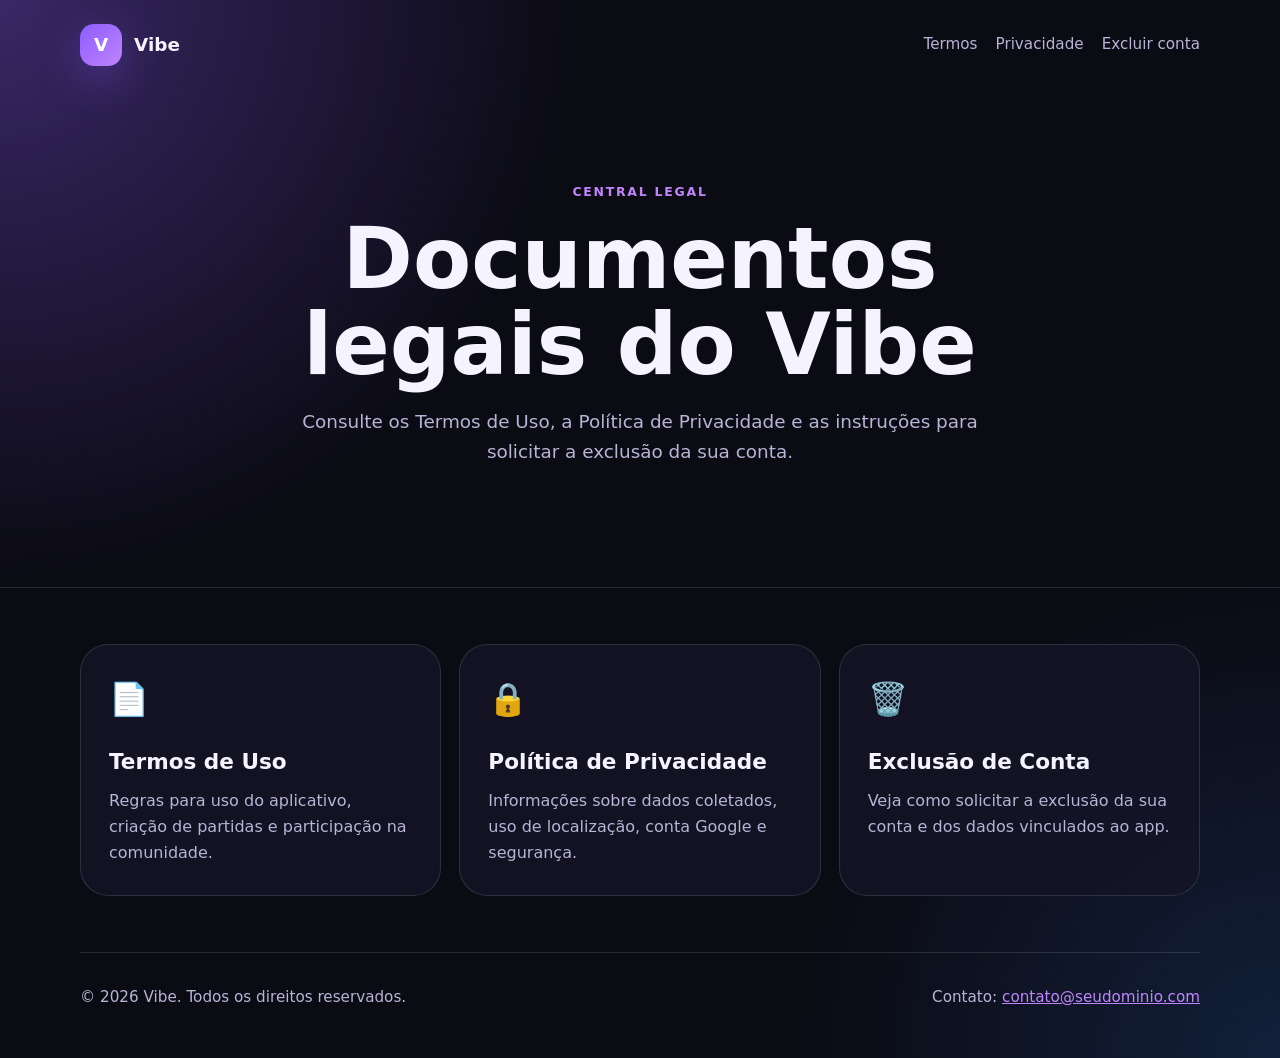
==== index.html @ d7f46177 "initial commit" ====
<!DOCTYPE html>
<html lang="pt-BR">
<head>
  <meta charset="UTF-8" />
  <meta name="viewport" content="width=device-width, initial-scale=1.0" />
  <title>Vibe — Legal</title>
  <meta name="description" content="Termos de Uso, Política de Privacidade e solicitação de exclusão de conta do Vibe." />
  <link rel="stylesheet" href="styles.css" />
</head>
<body>
  <header class="hero">
    <nav class="nav">
      <div class="brand">
        <div class="logo">V</div>
        <span>Vibe</span>
      </div>
      <div class="nav-links">
        <a href="terms.html">Termos</a>
        <a href="privacy.html">Privacidade</a>
        <a href="delete-account.html">Excluir conta</a>
      </div>
    </nav>

    <section class="hero-content">
      <p class="eyebrow">Central legal</p>
      <h1>Documentos legais do Vibe</h1>
      <p class="subtitle">
        Consulte os Termos de Uso, a Política de Privacidade e as instruções para solicitar a exclusão da sua conta.
      </p>
    </section>
  </header>

  <main class="container cards">
    <a class="card" href="terms.html">
      <span class="icon">📄</span>
      <h2>Termos de Uso</h2>
      <p>Regras para uso do aplicativo, criação de partidas e participação na comunidade.</p>
    </a>

    <a class="card" href="privacy.html">
      <span class="icon">🔒</span>
      <h2>Política de Privacidade</h2>
      <p>Informações sobre dados coletados, uso de localização, conta Google e segurança.</p>
    </a>

    <a class="card" href="delete-account.html">
      <span class="icon">🗑️</span>
      <h2>Exclusão de Conta</h2>
      <p>Veja como solicitar a exclusão da sua conta e dos dados vinculados ao app.</p>
    </a>
  </main>

  <footer class="footer">
    <p>© <span id="year"></span> Vibe. Todos os direitos reservados.</p>
    <p>Contato: <a href="mailto:contato@seudominio.com">contato@seudominio.com</a></p>
  </footer>

  <script>
    document.getElementById('year').textContent = new Date().getFullYear();
  </script>
</body>
</html>
---- styles.css ----
:root {
  --bg: #0b0b14;
  --surface: #141426;
  --surface-2: #1d1d34;
  --text: #f5f3ff;
  --muted: #b9b3d6;
  --primary: #8d5cff;
  --primary-2: #c084fc;
  --border: rgba(255, 255, 255, 0.12);
}

* { box-sizing: border-box; }

body {
  margin: 0;
  font-family: Inter, ui-sans-serif, system-ui, -apple-system, BlinkMacSystemFont, "Segoe UI", sans-serif;
  color: var(--text);
  background:
    radial-gradient(circle at top left, rgba(141, 92, 255, 0.35), transparent 36rem),
    radial-gradient(circle at bottom right, rgba(52, 141, 255, 0.16), transparent 30rem),
    var(--bg);
  line-height: 1.65;
}

a { color: inherit; }

.nav {
  width: min(1120px, calc(100% - 32px));
  margin: 0 auto;
  display: flex;
  justify-content: space-between;
  align-items: center;
  padding: 24px 0;
  gap: 20px;
}

.brand {
  display: inline-flex;
  align-items: center;
  gap: 12px;
  font-weight: 800;
  font-size: 1.15rem;
  text-decoration: none;
}

.logo {
  width: 42px;
  height: 42px;
  display: grid;
  place-items: center;
  border-radius: 14px;
  background: linear-gradient(135deg, var(--primary), var(--primary-2));
  color: white;
  box-shadow: 0 12px 40px rgba(141, 92, 255, 0.35);
}

.nav-links {
  display: flex;
  align-items: center;
  gap: 18px;
  color: var(--muted);
  font-size: 0.95rem;
}

.nav-links a {
  text-decoration: none;
}

.nav-links a:hover {
  color: var(--text);
}

.hero {
  min-height: 480px;
  border-bottom: 1px solid var(--border);
}

.hero-content {
  width: min(900px, calc(100% - 32px));
  margin: 0 auto;
  padding: 80px 0 120px;
  text-align: center;
}

.eyebrow {
  color: var(--primary-2);
  text-transform: uppercase;
  letter-spacing: 0.14em;
  font-size: 0.78rem;
  font-weight: 800;
}

h1 {
  font-size: clamp(2.3rem, 7vw, 5.3rem);
  line-height: 1.02;
  margin: 12px 0 18px;
}

.subtitle {
  max-width: 720px;
  margin: 0 auto;
  color: var(--muted);
  font-size: 1.15rem;
}

.container {
  width: min(1120px, calc(100% - 32px));
  margin: 0 auto;
}

.cards {
  display: grid;
  grid-template-columns: repeat(3, 1fr);
  gap: 18px;
  padding: 56px 0;
}

.card {
  display: block;
  padding: 28px;
  border: 1px solid var(--border);
  border-radius: 28px;
  background: rgba(20, 20, 38, 0.8);
  text-decoration: none;
  transition: transform 0.2s ease, border-color 0.2s ease, background 0.2s ease;
}

.card:hover {
  transform: translateY(-4px);
  border-color: rgba(192, 132, 252, 0.55);
  background: rgba(29, 29, 52, 0.95);
}

.icon {
  font-size: 2rem;
}

.card h2 {
  margin: 18px 0 8px;
  font-size: 1.35rem;
}

.card p {
  margin: 0;
  color: var(--muted);
}

.page-header {
  border-bottom: 1px solid var(--border);
  background: rgba(11, 11, 20, 0.64);
  backdrop-filter: blur(18px);
}

.legal {
  max-width: 860px;
  padding: 58px 0 80px;
}

.legal h1 {
  font-size: clamp(2rem, 5vw, 3.6rem);
}

.legal h2 {
  margin-top: 36px;
  font-size: 1.3rem;
}

.legal p {
  color: var(--muted);
}

.legal strong {
  color: var(--text);
}

.legal a {
  color: var(--primary-2);
}

.footer {
  width: min(1120px, calc(100% - 32px));
  margin: 0 auto;
  padding: 32px 0 48px;
  border-top: 1px solid var(--border);
  color: var(--muted);
  font-size: 0.95rem;
  display: flex;
  justify-content: space-between;
  gap: 16px;
}

.footer p { margin: 0; }
.footer a { color: var(--primary-2); }

@media (max-width: 820px) {
  .nav { align-items: flex-start; flex-direction: column; }
  .nav-links { flex-wrap: wrap; gap: 12px; }
  .hero-content { padding: 56px 0 80px; text-align: left; }
  .cards { grid-template-columns: 1fr; }
  .footer { flex-direction: column; }
}
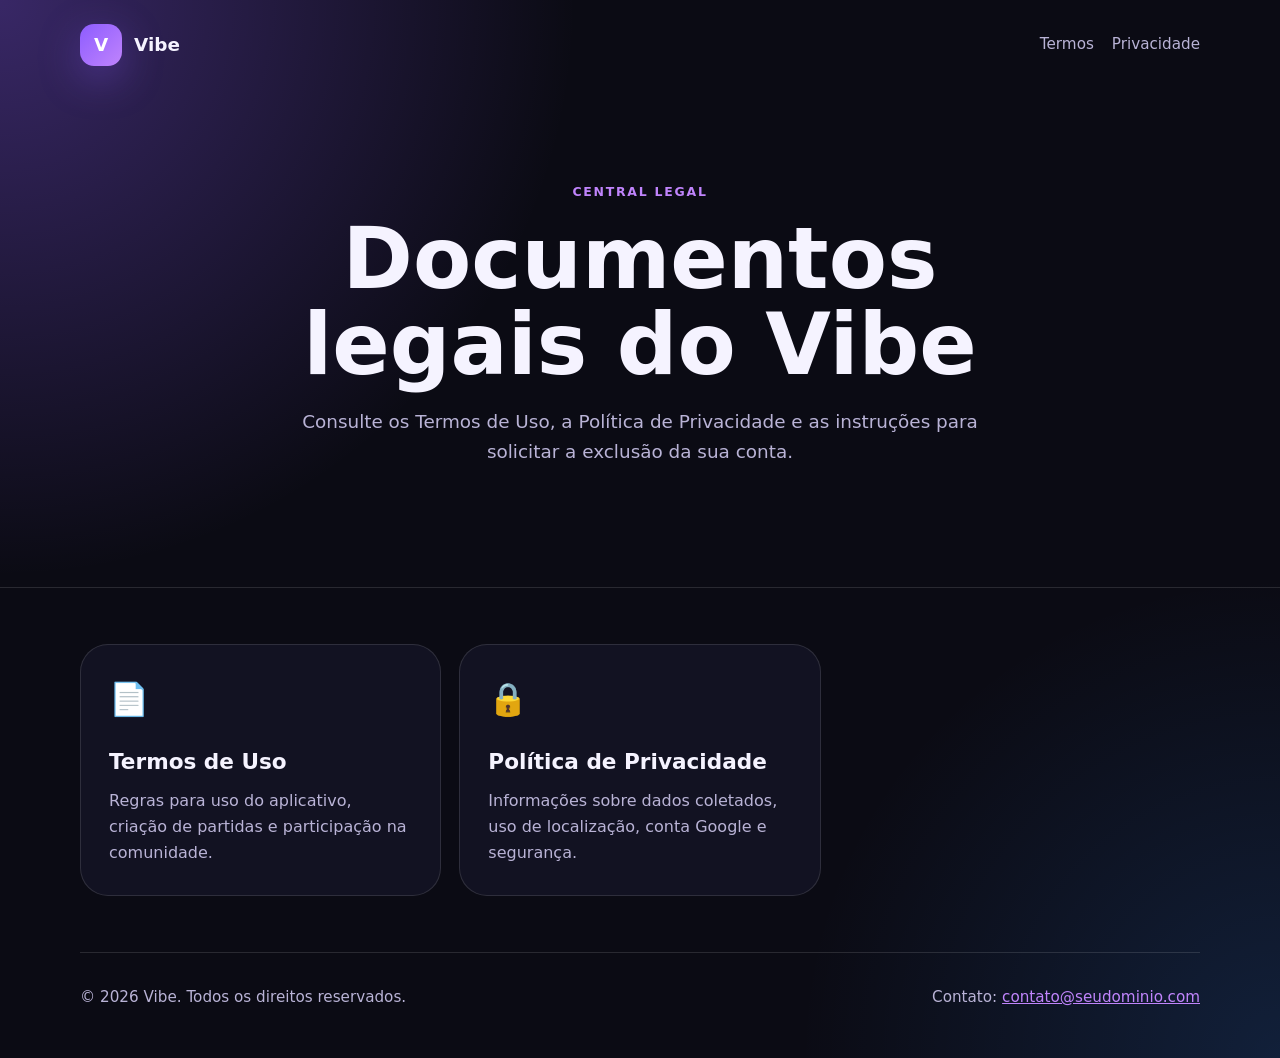
==== commit aa0926a7: "Remove 'Delete Account' link and card Removed the 'Delete Account' link and associated card from the" ====
--- a/index.html
+++ b/index.html
@@ -17,7 +17,6 @@
       <div class="nav-links">
         <a href="terms.html">Termos</a>
         <a href="privacy.html">Privacidade</a>
-        <a href="delete-account.html">Excluir conta</a>
       </div>
     </nav>
 
@@ -42,12 +41,6 @@
       <h2>Política de Privacidade</h2>
       <p>Informações sobre dados coletados, uso de localização, conta Google e segurança.</p>
     </a>
-
-    <a class="card" href="delete-account.html">
-      <span class="icon">🗑️</span>
-      <h2>Exclusão de Conta</h2>
-      <p>Veja como solicitar a exclusão da sua conta e dos dados vinculados ao app.</p>
-    </a>
   </main>
 
   <footer class="footer">
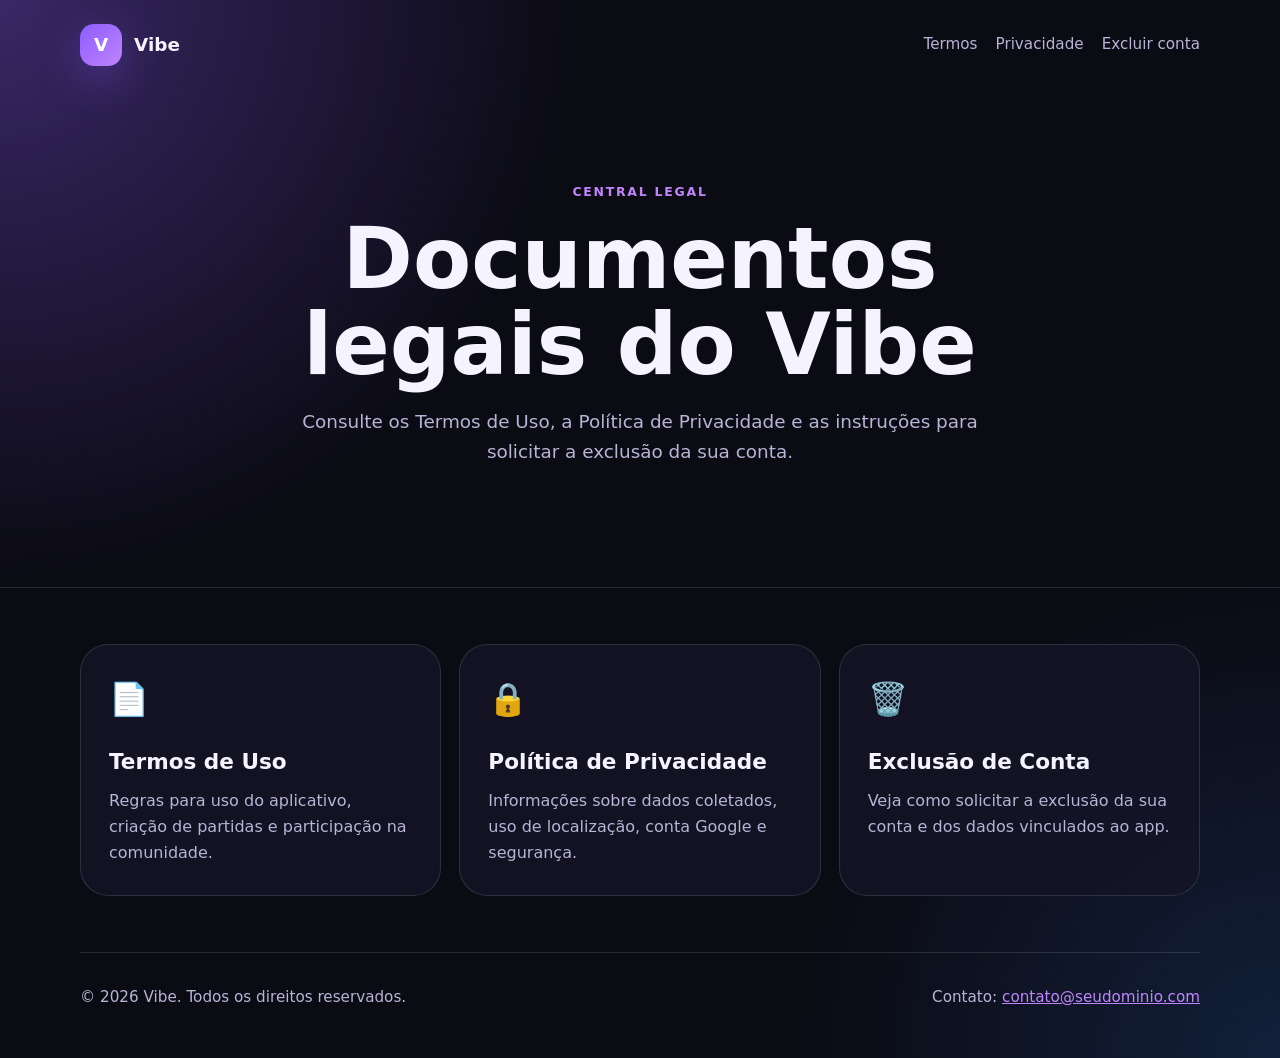
==== commit fad9acb9: "Add delete account link and section to index.html" ====
--- a/index.html
+++ b/index.html
@@ -17,6 +17,7 @@
       <div class="nav-links">
         <a href="terms.html">Termos</a>
         <a href="privacy.html">Privacidade</a>
+        <a href="delete-account.html">Excluir conta</a>
       </div>
     </nav>
 
@@ -41,6 +42,12 @@
       <h2>Política de Privacidade</h2>
       <p>Informações sobre dados coletados, uso de localização, conta Google e segurança.</p>
     </a>
+
+     <a class="card" href="delete-account.html">
+      <span class="icon">🗑️</span>
+      <h2>Exclusão de Conta</h2>
+      <p>Veja como solicitar a exclusão da sua conta e dos dados vinculados ao app.</p>
+    </a>
   </main>
 
   <footer class="footer">
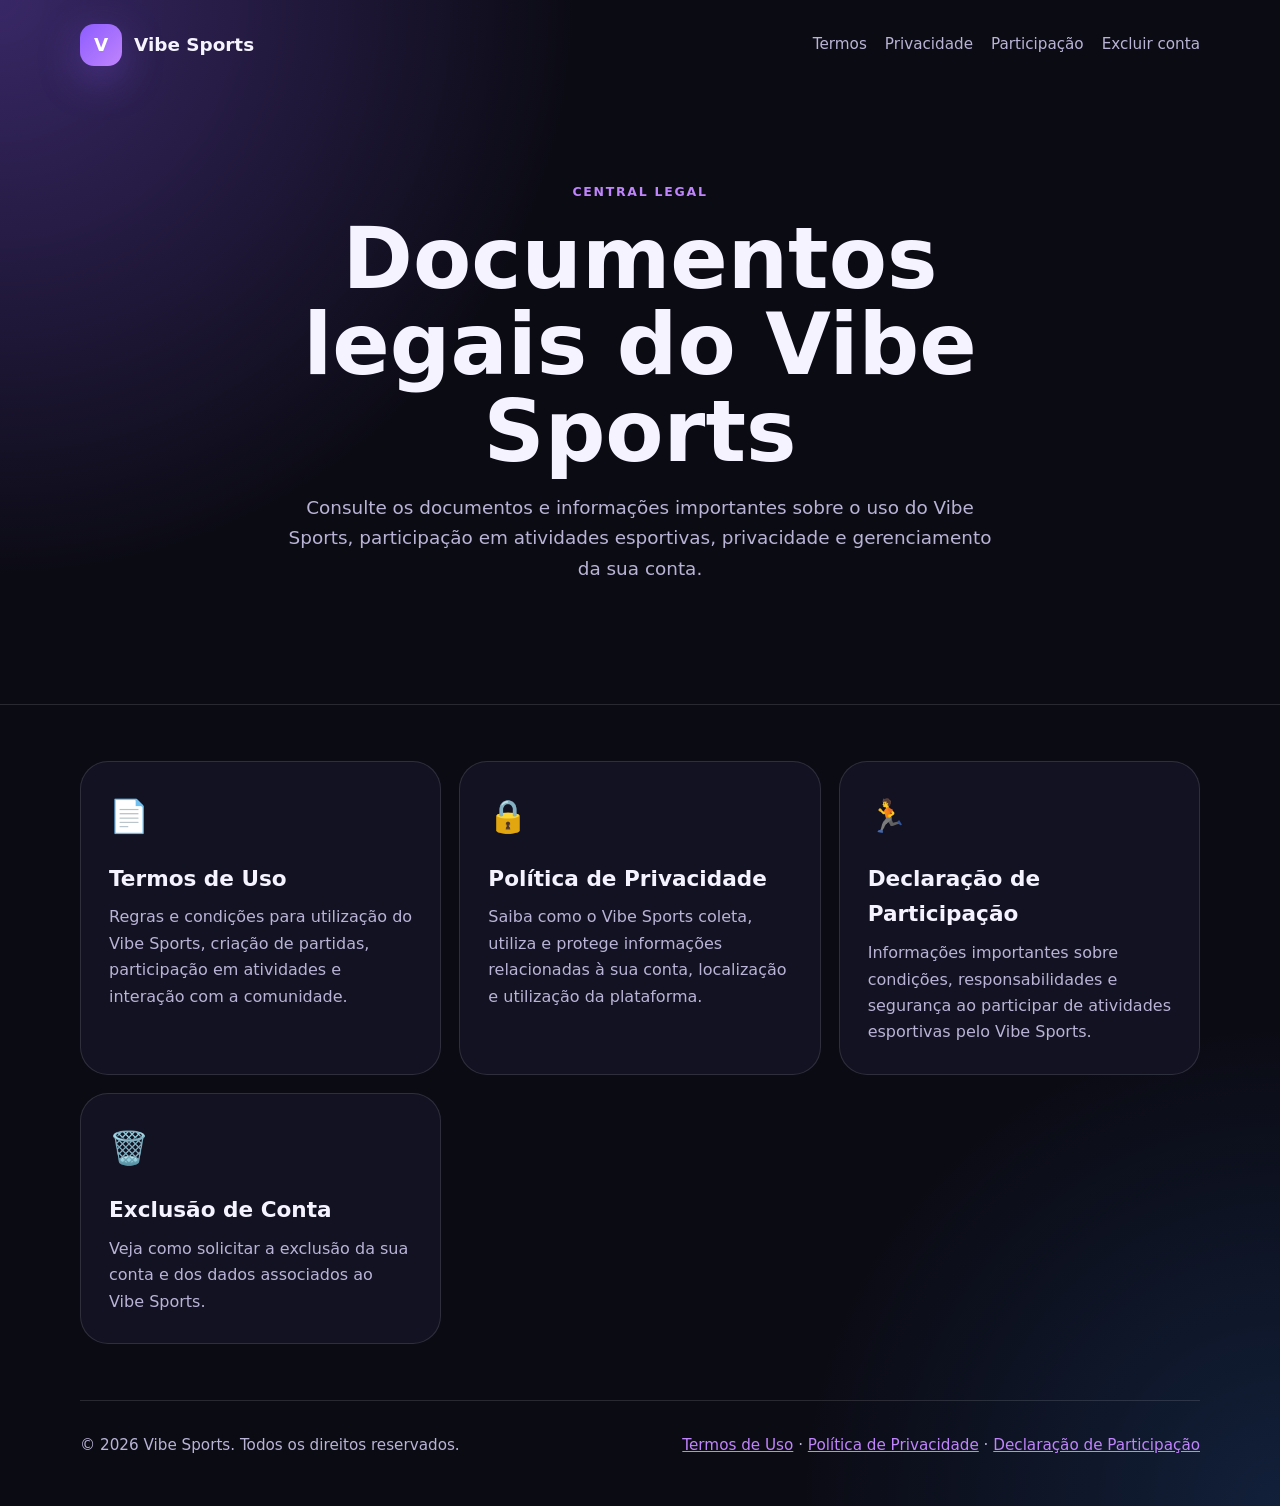
==== commit 4ba24eaa: "Revise index.html for Vibe Sports branding and content Updated the title and meta description for th" ====
--- a/index.html
+++ b/index.html
@@ -3,60 +3,124 @@
 <head>
   <meta charset="UTF-8" />
   <meta name="viewport" content="width=device-width, initial-scale=1.0" />
-  <title>Vibe — Legal</title>
-  <meta name="description" content="Termos de Uso, Política de Privacidade e solicitação de exclusão de conta do Vibe." />
+
+  <title>Vibe Sports — Central Legal</title>
+
+  <meta
+    name="description"
+    content="Central Legal do Vibe Sports. Consulte os Termos de Uso, a Política de Privacidade, a Declaração de Participação Esportiva e as instruções para exclusão de conta."
+  />
+
   <link rel="stylesheet" href="styles.css" />
 </head>
+
 <body>
+
   <header class="hero">
-    <nav class="nav">
-      <div class="brand">
-        <div class="logo">V</div>
-        <span>Vibe</span>
-      </div>
+    <nav class="nav" aria-label="Navegação principal">
+
+      <a class="brand" href="index.html" aria-label="Vibe Sports — Central Legal">
+        <div class="logo" aria-hidden="true">V</div>
+        <span>Vibe Sports</span>
+      </a>
+
       <div class="nav-links">
         <a href="terms.html">Termos</a>
         <a href="privacy.html">Privacidade</a>
+        <a href="participation-declaration.html">Participação</a>
         <a href="delete-account.html">Excluir conta</a>
       </div>
+
     </nav>
 
     <section class="hero-content">
-      <p class="eyebrow">Central legal</p>
-      <h1>Documentos legais do Vibe</h1>
+      <p class="eyebrow">Central Legal</p>
+
+      <h1>Documentos legais do Vibe Sports</h1>
+
       <p class="subtitle">
-        Consulte os Termos de Uso, a Política de Privacidade e as instruções para solicitar a exclusão da sua conta.
+        Consulte os documentos e informações importantes sobre o uso
+        do Vibe Sports, participação em atividades esportivas,
+        privacidade e gerenciamento da sua conta.
       </p>
     </section>
   </header>
 
   <main class="container cards">
+
+    <!-- Termos de Uso -->
     <a class="card" href="terms.html">
-      <span class="icon">📄</span>
+      <span class="icon" aria-hidden="true">📄</span>
+
       <h2>Termos de Uso</h2>
-      <p>Regras para uso do aplicativo, criação de partidas e participação na comunidade.</p>
+
+      <p>
+        Regras e condições para utilização do Vibe Sports,
+        criação de partidas, participação em atividades
+        e interação com a comunidade.
+      </p>
     </a>
 
+    <!-- Política de Privacidade -->
     <a class="card" href="privacy.html">
-      <span class="icon">🔒</span>
+      <span class="icon" aria-hidden="true">🔒</span>
+
       <h2>Política de Privacidade</h2>
-      <p>Informações sobre dados coletados, uso de localização, conta Google e segurança.</p>
+
+      <p>
+        Saiba como o Vibe Sports coleta, utiliza e protege
+        informações relacionadas à sua conta, localização
+        e utilização da plataforma.
+      </p>
     </a>
 
-     <a class="card" href="delete-account.html">
-      <span class="icon">🗑️</span>
+    <!-- Declaração de Participação -->
+    <a class="card" href="participation-declaration.html">
+      <span class="icon" aria-hidden="true">🏃</span>
+
+      <h2>Declaração de Participação</h2>
+
+      <p>
+        Informações importantes sobre condições,
+        responsabilidades e segurança ao participar
+        de atividades esportivas pelo Vibe Sports.
+      </p>
+    </a>
+
+    <!-- Exclusão de Conta -->
+    <a class="card" href="delete-account.html">
+      <span class="icon" aria-hidden="true">🗑️</span>
+
       <h2>Exclusão de Conta</h2>
-      <p>Veja como solicitar a exclusão da sua conta e dos dados vinculados ao app.</p>
+
+      <p>
+        Veja como solicitar a exclusão da sua conta
+        e dos dados associados ao Vibe Sports.
+      </p>
     </a>
+
   </main>
 
   <footer class="footer">
-    <p>© <span id="year"></span> Vibe. Todos os direitos reservados.</p>
-    <p>Contato: <a href="mailto:contato@seudominio.com">contato@seudominio.com</a></p>
+
+    <p>
+      © <span id="year"></span> Vibe Sports.
+      Todos os direitos reservados.
+    </p>
+
+    <p>
+      <a href="terms.html">Termos de Uso</a>
+      <span aria-hidden="true"> · </span>
+      <a href="privacy.html">Política de Privacidade</a>
+      <span aria-hidden="true"> · </span>
+      <a href="participation-declaration.html">Declaração de Participação</a>
+    </p>
+
   </footer>
 
   <script>
-    document.getElementById('year').textContent = new Date().getFullYear();
+    document.getElementById("year").textContent = new Date().getFullYear();
   </script>
+
 </body>
 </html>
